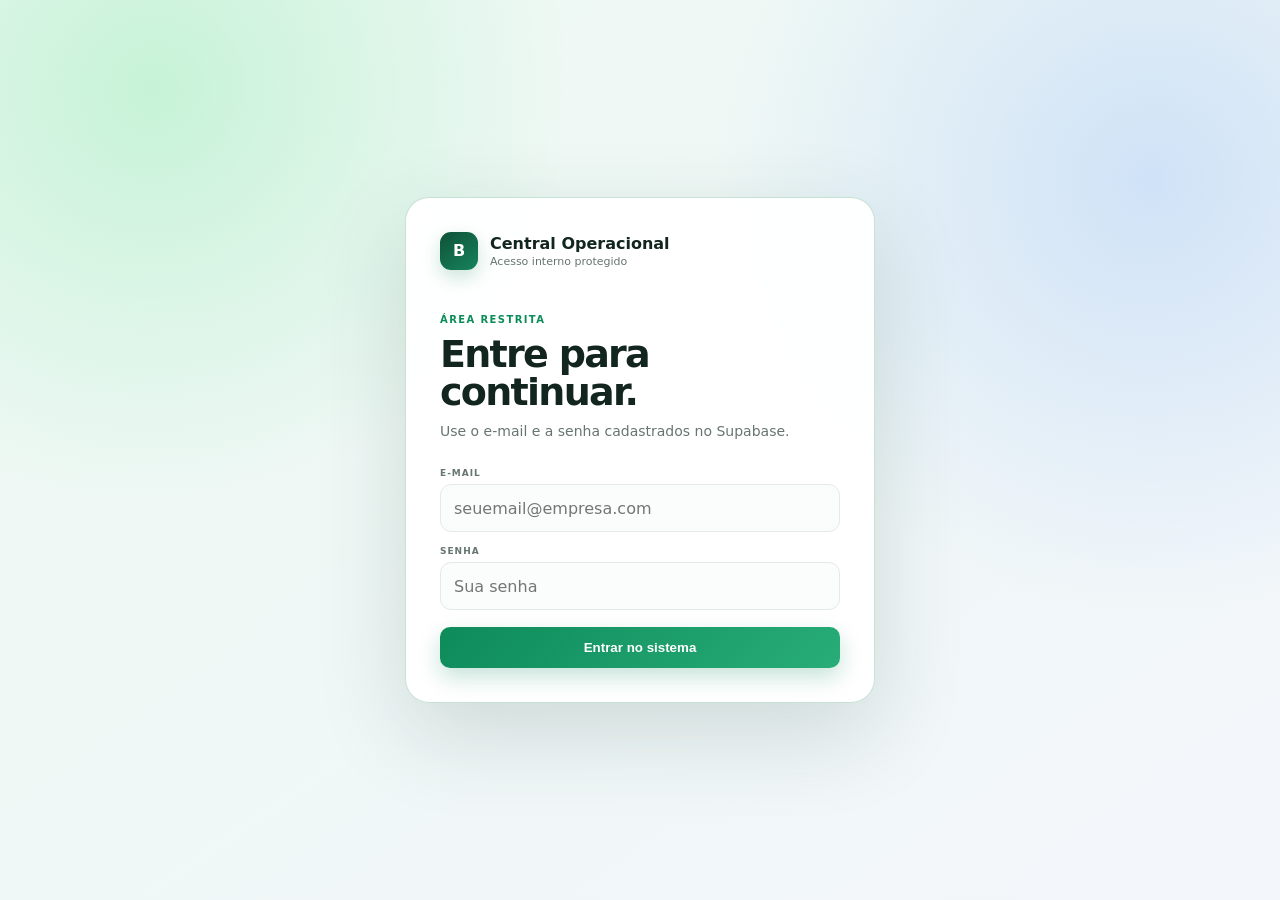
==== index.html @ 1dc84e91 "adiciona perfis de acesso ao sistema" ====
<!doctype html>
<html lang="pt-BR">
<head>
  <meta charset="utf-8">
  <meta name="viewport" content="width=device-width,initial-scale=1">
  <title>Central Operacional</title>
  <link rel="stylesheet" href="styles.css">
</head>
<body>
  <section class="login-gate" id="loginGate">
    <div class="login-card">
      <div class="login-brand"><span class="brand-mark">B</span><div><strong>Central Operacional</strong><small>Acesso interno protegido</small></div></div>
      <span class="eyebrow">ÁREA RESTRITA</span>
      <h1>Entre para continuar.</h1>
      <p>Use o e-mail e a senha cadastrados no Supabase.</p>
      <form id="formLogin" class="login-form">
        <label><span>E-MAIL</span><input id="loginEmail" type="email" autocomplete="username" placeholder="seuemail@empresa.com" required></label>
        <label><span>SENHA</span><input id="loginSenha" type="password" autocomplete="current-password" placeholder="Sua senha" required></label>
        <div class="login-error" id="loginErro" hidden></div>
        <button class="primary" id="btnEntrar" type="submit">Entrar no sistema</button>
      </form>
    </div>
  </section>
  <header class="topbar">
    <div class="brand">
      <span class="brand-mark">B</span>
      <div><strong>Central Operacional</strong><small>Exames e convênios</small></div>
    </div>
    <nav class="tabs" aria-label="Áreas do sistema">
      <button class="tab active" data-view="exames">Exames</button>
      <button class="tab" data-view="convenios" id="tabConvenios">Convênios</button>
      <button class="tab" data-view="orcamento">Orçamento</button>
    </nav>
    <div class="session-area"><span class="role-badge" id="perfilLogado" hidden></span><span class="online"><i></i> <span id="usuarioLogado">Banco conectado</span></span><button id="btnSair" class="logout">Sair</button></div>
  </header>

  <main>
    <section id="view-exames" class="view active">
      <div class="hero">
        <div>
          <span class="eyebrow">CENTRAL DE CONSULTA</span>
          <h1>Manual de Exames</h1>
          <p>Consulte por nome, sigla ou código e veja preparo, jejum, valores, autorização, termos e documentos.</p>
        </div>
        <button class="primary operation-only" id="novoExame">+ Novo exame</button>
      </div>

      <div class="search-panel">
        <label class="search"><span>⌕</span><input id="buscaExame" placeholder="Digite nome, sigla ou código do exame" autocomplete="off"></label>
        <select id="filtroAutorizacao"><option value="">Toda autorização</option><option>Não precisa</option><option>Precisa autorizar</option><option>Precisa autorizar com anexo</option></select>
        <select id="filtroTipo"><option value="">Todos os tipos</option><option>Normal</option><option>Particular</option></select>
        <button class="favorite-filter" id="filtroFavoritos">☆ Meus favoritos</button>
      </div>

      <div class="stats">
        <article><small>EXAMES</small><strong id="statTotal">—</strong></article>
        <article><small>RESULTADOS</small><strong id="statResultados">—</strong></article>
        <article><small>COM JEJUM</small><strong id="statJejum">—</strong></article>
        <article><small>PRECISAM AUTORIZAR</small><strong id="statAutorizacao">—</strong></article>
      </div>

      <div class="content-card">
        <div class="section-head"><div><h2>Catálogo de exames</h2><p>Clique em uma linha para abrir todas as informações.</p></div><span id="loadingExames">Carregando…</span></div>
        <div class="exam-list" id="listaExames"></div>
        <div class="empty" id="vazioExames" hidden>Nenhum exame encontrado.</div>
      </div>
    </section>

    <section id="view-convenios" class="view">
      <div class="hero compact">
        <div><span class="eyebrow blue">ACESSOS E PORTAIS</span><h1>Convênios em um só lugar.</h1><p>Localize o convênio, abra seus portais e copie as informações necessárias.</p></div>
        <button class="primary blue-btn operation-only" id="novoConvenio">+ Novo convênio</button>
      </div>
      <div class="convenio-shell">
        <aside class="convenio-list-panel">
          <label class="search"><span>⌕</span><input id="buscaConvenio" placeholder="Buscar convênio"></label>
          <div id="listaConvenios" class="convenio-list"></div>
        </aside>
        <section id="detalheConvenio" class="convenio-detail"><div class="empty-state">Selecione um convênio para consultar.</div></section>
      </div>
    </section>

    <section id="view-orcamento" class="view">
      <div class="hero compact budget-hero">
        <div><span class="eyebrow blue">SIMULAÇÃO DE VALORES</span><h1>Orçamento de Exames</h1><p>Monte uma lista e compare os valores com Cartão Biofast e sem cartão.</p></div>
        <button class="primary blue-btn no-print" id="imprimirOrcamento">Imprimir orçamento</button>
      </div>
      <div class="budget-layout">
        <aside class="budget-picker no-print">
          <h2>Adicionar exames</h2>
          <p>Pesquise pelo nome, sigla ou código.</p>
          <label class="search budget-search"><span>⌕</span><input id="buscaOrcamento" placeholder="Buscar exame" autocomplete="off"></label>
          <div class="budget-results" id="resultadosOrcamento"></div>
        </aside>
        <section class="budget-sheet" id="folhaOrcamento">
          <div class="budget-sheet-head">
            <div><span class="eyebrow">CENTRAL OPERACIONAL</span><h2>Orçamento de Exames</h2><p>Comparativo de valores particulares</p></div>
            <div class="budget-meta"><label>Nome / referência<input id="nomeOrcamento" placeholder="Opcional"></label><label>Data<input id="dataOrcamento" type="date"></label></div>
          </div>
          <div class="budget-empty" id="orcamentoVazio">Pesquise e adicione exames para começar o orçamento.</div>
          <div class="budget-table" id="itensOrcamento"></div>
          <div class="budget-totals">
            <article class="biofast-total"><small>TOTAL COM CARTÃO BIOFAST</small><strong id="totalBiofast">R$ 0,00</strong></article>
            <article class="normal-total"><small>TOTAL SEM CARTÃO</small><strong id="totalSemCartao">R$ 0,00</strong></article>
          </div>
          <p class="budget-note" id="avisoOrcamento">Valores sujeitos a atualização. Confirme as informações antes do atendimento.</p>
        </section>
      </div>
    </section>
  </main>

  <div class="drawer-backdrop" id="drawerBackdrop" hidden></div>
  <aside class="drawer" id="drawer" aria-hidden="true">
    <button class="drawer-close" id="fecharDrawer" aria-label="Fechar">×</button>
    <div id="drawerContent"></div>
  </aside>
  <div class="toast" id="toast"></div>
  <button class="back-to-top" id="voltarTopo" aria-label="Voltar ao topo" title="Voltar ao topo">↑</button>
  <script src="app.js"></script>
</body>
</html>
---- styles.css ----
:root{--ink:#102033;--muted:#637083;--line:#dfe6e9;--paper:#fff;--bg:#f4f7f6;--green:#12845a;--green2:#e8f7ef;--blue:#315bdc;--orange:#f29a22;--red:#d84a4a;--shadow:0 18px 50px rgba(18,47,38,.10)}
*{box-sizing:border-box}body{margin:0;background:var(--bg);color:var(--ink);font-family:Inter,ui-sans-serif,system-ui,-apple-system,"Segoe UI",sans-serif}.topbar{height:78px;background:#fff;border-bottom:1px solid var(--line);display:grid;grid-template-columns:1fr auto 1fr;align-items:center;padding:0 4vw;position:sticky;top:0;z-index:20}.brand{display:flex;align-items:center;gap:12px}.brand-mark{width:42px;height:42px;border-radius:13px;background:var(--ink);color:#fff;display:grid;place-items:center;font-weight:900}.brand strong,.brand small{display:block}.brand small{color:var(--muted);font-size:12px;margin-top:2px}.tabs{height:100%;display:flex;gap:8px}.tab{border:0;background:transparent;padding:0 24px;color:var(--muted);font-weight:800;font-size:14px;border-bottom:3px solid transparent;cursor:pointer}.tab.active{color:var(--green);border-color:var(--green)}.online{justify-self:end;font-size:12px;font-weight:700;color:var(--muted)}.online i{display:inline-block;width:8px;height:8px;border-radius:50%;background:#2aba75;margin-right:7px;box-shadow:0 0 0 5px #e0f6eb}main{width:min(1440px,92vw);margin:0 auto 60px}.view{display:none}.view.active{display:block}.hero{min-height:225px;padding:56px 3vw 34px;display:flex;align-items:end;justify-content:space-between;gap:30px}.hero.compact{min-height:190px}.eyebrow{font-size:11px;letter-spacing:.14em;font-weight:900;color:var(--green)}.eyebrow.blue{color:var(--blue)}h1{font-size:clamp(32px,4vw,54px);line-height:1.02;max-width:800px;letter-spacing:-.045em;margin:10px 0 12px}p{color:var(--muted);margin:0;line-height:1.6}.primary{border:0;background:var(--green);color:white;border-radius:12px;padding:15px 20px;font-weight:850;cursor:pointer;box-shadow:0 8px 20px rgba(18,132,90,.22)}.blue-btn{background:var(--blue)}.search-panel{display:grid;grid-template-columns:minmax(300px,1fr) 230px 180px;gap:12px;background:#fff;padding:16px;border:1px solid var(--line);border-radius:18px;box-shadow:var(--shadow)}.search{height:50px;border:1px solid var(--line);border-radius:12px;background:#fbfcfc;display:flex;align-items:center;gap:10px;padding:0 14px}.search span{font-size:24px;color:var(--muted)}input,select{border:0;outline:0;background:transparent;color:var(--ink);font:inherit;width:100%}select{border:1px solid var(--line);border-radius:12px;background:#fbfcfc;padding:0 14px}.stats{display:grid;grid-template-columns:repeat(4,1fr);gap:12px;margin:18px 0}.stats article{background:#fff;border:1px solid var(--line);border-radius:14px;padding:18px 20px}.stats small{display:block;color:var(--muted);font-size:10px;font-weight:900;letter-spacing:.08em}.stats strong{display:block;font-size:28px;margin-top:5px}.content-card{background:#fff;border:1px solid var(--line);border-radius:20px;overflow:hidden}.section-head{padding:24px 26px;border-bottom:1px solid var(--line);display:flex;justify-content:space-between}.section-head h2{margin:0 0 4px;font-size:20px}.section-head p{font-size:13px}.section-head span{font-size:12px;color:var(--muted)}.exam-row{display:grid;grid-template-columns:92px minmax(260px,1.7fr) 130px 160px 140px 120px 32px;gap:18px;align-items:center;padding:20px 26px;border-bottom:1px solid var(--line);cursor:pointer;transition:.15s}.exam-row:hover{background:#f7fbf9;transform:translateX(2px)}.exam-row:last-child{border-bottom:0}.sigla{font-weight:900;color:var(--green)}.exam-name strong,.exam-name small{display:block}.exam-name small{color:var(--muted);margin-top:5px}.cell-label{display:block;color:var(--muted);font-size:9px;font-weight:900;letter-spacing:.08em;margin-bottom:5px}.badge{display:inline-flex;padding:6px 9px;border-radius:99px;font-size:11px;font-weight:850;background:#edf1f4;color:#546274}.badge.green{background:#dff4e9;color:#12734f}.badge.orange{background:#fff0d8;color:#aa6505}.badge.red{background:#ffe7e7;color:#b53434}.price{font-weight:900}.arrow{font-size:22px;color:#a0aab5}.empty{padding:60px;text-align:center;color:var(--muted)}.drawer-backdrop{position:fixed;inset:0;background:rgba(10,24,32,.36);z-index:30}.drawer{position:fixed;z-index:31;right:0;top:0;height:100vh;width:min(620px,96vw);background:#fff;box-shadow:-20px 0 60px rgba(0,0,0,.18);padding:42px;transform:translateX(105%);transition:.25s;overflow:auto}.drawer.open{transform:translateX(0)}.drawer-close{position:absolute;right:22px;top:18px;border:0;background:#edf1f2;width:38px;height:38px;border-radius:50%;font-size:25px;cursor:pointer}.detail-kicker{color:var(--green);font-weight:900}.drawer h2{font-size:34px;letter-spacing:-.03em;margin:8px 40px 6px 0}.detail-grid{display:grid;grid-template-columns:1fr 1fr;gap:12px;margin:28px 0}.detail-card{border:1px solid var(--line);border-radius:14px;padding:16px;min-height:86px}.detail-card.wide{grid-column:1/-1}.detail-card small{color:var(--muted);display:block;font-size:10px;font-weight:900;letter-spacing:.07em;margin-bottom:7px}.detail-card strong{font-size:16px}.price-box{background:var(--green2);border-color:#bfe8d1}.price-box strong{font-size:25px;color:#096b47}.action-row{display:flex;gap:10px;flex-wrap:wrap}.action{border:1px solid var(--line);background:#fff;padding:12px 15px;border-radius:10px;font-weight:800;cursor:pointer}.convenio-shell{display:grid;grid-template-columns:340px 1fr;min-height:650px;background:#fff;border:1px solid var(--line);border-radius:20px;overflow:hidden;box-shadow:var(--shadow)}.convenio-list-panel{padding:20px;border-right:1px solid var(--line)}.convenio-list-panel .search{margin-bottom:18px}.convenio-list{display:flex;flex-direction:column;gap:7px;max-height:570px;overflow:auto}.convenio-item{border:1px solid transparent;background:#f7f9fa;border-radius:12px;padding:14px;cursor:pointer;text-align:left}.convenio-item:hover,.convenio-item.active{border-color:#b9c8f8;background:#eef2ff}.convenio-item strong,.convenio-item small{display:block}.convenio-item small{color:var(--muted);margin-top:4px}.convenio-detail{padding:38px}.empty-state{min-height:500px;display:grid;place-items:center;color:var(--muted)}.convenio-title{display:flex;justify-content:space-between;gap:20px;align-items:start;padding-bottom:24px;border-bottom:1px solid var(--line)}.convenio-title h2{font-size:32px;margin:5px 0}.portal-box{margin:24px 0;padding:22px;border-radius:16px;background:linear-gradient(135deg,#273f9d,#3d73df);color:#fff}.portal-box p{color:#dce5ff;margin-bottom:14px}.portal-box a{display:inline-block;background:#fff;color:#2446aa;padding:11px 14px;border-radius:9px;font-weight:900;text-decoration:none}.credential{display:grid;grid-template-columns:1fr auto;gap:15px;border:1px solid var(--line);border-radius:13px;padding:16px;margin:10px 0}.credential small,.credential strong{display:block}.credential small{color:var(--muted);margin-bottom:5px}.credential button{border:1px solid var(--line);background:#fff;border-radius:9px;padding:0 13px;font-weight:800;cursor:pointer}.extra-links{margin-top:28px}.extra-link{display:flex;justify-content:space-between;align-items:center;border-bottom:1px solid var(--line);padding:13px 0}.extra-link a{color:var(--blue);font-weight:800}.toast{position:fixed;bottom:24px;left:50%;transform:translate(-50%,30px);background:#102033;color:#fff;padding:12px 18px;border-radius:10px;opacity:0;transition:.2s;z-index:50}.toast.show{opacity:1;transform:translate(-50%,0)}
@media(max-width:1000px){.topbar{grid-template-columns:1fr auto}.online{display:none}.search-panel{grid-template-columns:1fr 1fr}.search-panel .search{grid-column:1/-1}.stats{grid-template-columns:1fr 1fr}.exam-row{grid-template-columns:80px 1fr 130px 32px}.exam-row>:nth-child(3),.exam-row>:nth-child(4),.exam-row>:nth-child(5){display:none}.convenio-shell{grid-template-columns:280px 1fr}}
@media(max-width:720px){.topbar{padding:0 16px}.brand small{display:none}.tab{padding:0 10px}main{width:94vw}.hero{padding:36px 4px 24px;display:block}.hero .primary{margin-top:20px}.search-panel{grid-template-columns:1fr}.search-panel .search{grid-column:auto}.stats{grid-template-columns:1fr 1fr}.stats article{padding:14px}.exam-row{grid-template-columns:65px 1fr 26px;padding:17px 15px}.exam-row>:nth-child(6){display:none}.drawer{padding:34px 20px}.detail-grid{grid-template-columns:1fr}.detail-card.wide{grid-column:auto}.convenio-shell{grid-template-columns:1fr}.convenio-list-panel{border-right:0;border-bottom:1px solid var(--line)}.convenio-list{max-height:280px}.convenio-detail{padding:22px}}

/* Segunda rodada: leitura mais clara, particulares e ações rápidas */
.exam-row{grid-template-columns:140px minmax(280px,1.8fr) 145px 160px 115px 155px;position:relative;align-items:center}
.exam-row.particular{background:linear-gradient(90deg,#fff6dc 0,#fffdf7 48%,#fff 100%);box-shadow:inset 5px 0 #eda419}
.exam-row.particular:hover{background:#fff2c9}
.exam-row>div{min-width:0}.sigla{display:block;max-width:100%;font-size:15px;font-weight:950;line-height:1.2;overflow-wrap:anywhere;word-break:normal}.sigla.longa{font-size:12px;line-height:1.25;letter-spacing:-.02em}.exam-name{min-width:0}.exam-name strong{display:block;font-size:16px;line-height:1.35;letter-spacing:-.01em;white-space:normal;overflow-wrap:break-word}.exam-name small{margin-top:6px}
.particular-label{display:inline-flex;margin-top:7px;background:#f3b329;color:#5a3700;font-size:9px;font-weight:950;padding:4px 7px;border-radius:5px;letter-spacing:.08em}
.badge.pdf{background:#e7edff;color:#315bdc}.quick-actions{display:flex;gap:6px;justify-content:flex-end}
.mini-action{border:1px solid var(--line);background:#fff;border-radius:8px;padding:8px 9px;font-size:10px;font-weight:900;color:var(--ink);cursor:pointer}.mini-action:hover{border-color:#86b7a2;background:#eff9f4}
.action{text-decoration:none;color:var(--ink)}.title-actions{display:flex;gap:8px;align-items:center;flex-wrap:wrap;justify-content:flex-end}
.edit-form{margin-top:24px;background:#f7f9fc;border:1px solid var(--line);border-radius:16px;padding:22px}.edit-form h3{margin:0 0 18px}.form-grid{display:grid;grid-template-columns:1fr 1fr;gap:12px}.field{display:block}.field.wide{grid-column:1/-1}.field span{display:block;font-size:10px;font-weight:900;color:var(--muted);margin:0 0 6px}.field input,.field textarea{width:100%;border:1px solid var(--line);border-radius:10px;background:#fff;padding:11px 12px;font:inherit}.field textarea{min-height:82px;resize:vertical}.form-actions{display:flex;gap:10px;margin-top:14px}
.field select{width:100%;height:46px;border:1px solid var(--line);border-radius:10px;background:#fff;padding:0 11px}.exam-edit-form{margin-top:22px}.exam-edit-form .price-field input{font-weight:900;color:#096b47;background:#f2fbf6}
@media(max-width:1100px){.exam-row{grid-template-columns:120px 1fr 120px 150px}.exam-row>:nth-child(3),.exam-row>:nth-child(4){display:none}}
@media(max-width:720px){.exam-row{grid-template-columns:65px 1fr;padding:17px 15px}.exam-row>:nth-child(3),.exam-row>:nth-child(4),.exam-row>:nth-child(5){display:none}.quick-actions{justify-content:flex-start;margin-top:8px}.form-grid{grid-template-columns:1fr}.field.wide{grid-column:auto}}

/* Acabamento visual */
:root{--ink:#12251e;--muted:#66756f;--line:#e2e9e6;--bg:#f5f8f6;--green:#16845c;--green2:#e8f6ef;--shadow:0 14px 38px rgba(26,65,51,.075)}
body{background:linear-gradient(180deg,#f7faf8 0,#f3f7f5 100%);font-feature-settings:"kern" 1,"liga" 1}
.topbar{height:68px;padding:0 max(24px,4vw);box-shadow:0 1px 0 rgba(18,37,30,.04)}
.brand-mark{width:38px;height:38px;border-radius:11px;background:linear-gradient(145deg,#10251e,#1d4c3b)}
.brand strong{font-size:14px;letter-spacing:-.01em}.brand small{font-size:11px}.tab{padding:0 22px;font-size:13px}.online{background:#f0f8f4;border:1px solid #dceee5;border-radius:999px;padding:7px 11px}
main{width:min(1500px,94vw)}.hero{min-height:174px;padding:38px 2vw 25px}.hero.compact{min-height:154px}.hero h1{font-size:clamp(30px,3.3vw,46px);margin:8px 0 9px}.hero p{font-size:14px}.eyebrow{font-size:10px}
.primary{border-radius:10px;padding:13px 18px;box-shadow:0 7px 17px rgba(18,132,90,.17);transition:.18s}.primary:hover{transform:translateY(-1px);filter:brightness(.98)}
.search-panel{padding:12px;border-radius:15px;box-shadow:0 10px 30px rgba(25,70,53,.07)}.search{height:46px;border-radius:10px}.search:focus-within{border-color:#69b493;box-shadow:0 0 0 3px rgba(22,132,92,.09)}.search-panel select{border-radius:10px}
.stats{gap:10px;margin:12px 0}.stats article{position:relative;border-radius:12px;padding:14px 18px;overflow:hidden}.stats article:before{content:"";position:absolute;left:0;top:0;bottom:0;width:3px;background:#b9d8ca}.stats article:nth-child(2):before{background:#8fb2e8}.stats article:nth-child(3):before{background:#e9be66}.stats article:nth-child(4):before{background:#d99898}.stats strong{font-size:24px;margin-top:3px}.stats small{font-size:9px}
.content-card{border-radius:16px;box-shadow:0 12px 36px rgba(25,62,49,.055)}.section-head{padding:19px 24px;background:#fbfcfb}.section-head h2{font-size:18px}.section-head p{font-size:12px}
.exam-row{padding:17px 24px;min-height:86px;transition:background .15s,box-shadow .15s}.exam-row:hover{transform:none;background:#f4faf7;box-shadow:inset 3px 0 #77b99b}.exam-row.particular{background:linear-gradient(90deg,#fff7df,#fffdf8 48%,#fff);box-shadow:inset 4px 0 #e9a520}.exam-row.particular:hover{background:#fff4d4;box-shadow:inset 4px 0 #e09a12}.cell-label{font-size:8px;letter-spacing:.11em}.sigla{color:#147653}.exam-name strong{font-size:15px}.exam-name small{font-size:12px}.badge{font-size:10px;padding:5px 8px}
.mini-action{padding:8px 10px;border-color:#d9e2de;color:#43534d;background:#fbfcfc;font-size:9px;white-space:nowrap}.mini-action:hover{color:#116d4c;border-color:#9bc9b4}.quick-actions{gap:5px}
.drawer{width:min(650px,96vw);padding:38px 40px;background:linear-gradient(180deg,#fbfdfc 0,#fff 180px)}.drawer h2{font-size:31px}.drawer-close{background:#eaf1ee;color:#32463e}.detail-grid{gap:10px;margin:24px 0}.detail-card{background:#fff;border-radius:12px;padding:15px;min-height:80px}.price-box{background:linear-gradient(145deg,#eaf8f1,#f7fcf9)}.price-box strong{font-size:23px}.action{border-radius:9px;background:#fbfcfc;font-size:12px}
.convenio-shell{border-radius:16px;box-shadow:0 12px 36px rgba(25,62,49,.07)}.convenio-list-panel{background:#fafcfb}.convenio-item{border-radius:10px}.convenio-item:hover,.convenio-item.active{border-color:#a8cfbc;background:#edf7f2}.portal-box{background:linear-gradient(135deg,#173d31,#23785b);box-shadow:0 12px 25px rgba(23,61,49,.15)}
@media(max-width:720px){.topbar{height:64px}.hero{min-height:0;padding-top:30px}.hero h1{font-size:31px}.stats article{padding:13px}.exam-row{min-height:82px}.online{display:none}}

/* Mais cor, mantendo sobriedade */
body{background:radial-gradient(circle at 8% 8%,rgba(74,222,128,.13),transparent 25%),radial-gradient(circle at 94% 15%,rgba(59,130,246,.09),transparent 26%),linear-gradient(180deg,#f5fbf7 0,#f4f7f6 72%)}
.topbar{background:rgba(255,255,255,.94);backdrop-filter:blur(14px)}.topbar:after{content:"";position:absolute;left:0;right:0;bottom:-1px;height:1px;background:linear-gradient(90deg,transparent,#44b982 30%,#4d7ee8 70%,transparent)}
.brand-mark{background:linear-gradient(145deg,#0f5138,#16845c);box-shadow:0 7px 18px rgba(22,132,92,.22)}.tab.active{color:#0e7b51;border-color:#27a871}.online i{background:#22c875}
.hero{position:relative}.hero:before{content:"";position:absolute;z-index:-1;inset:20px -2vw 6px;border-radius:28px;background:linear-gradient(110deg,rgba(220,252,231,.5),rgba(224,242,254,.28) 60%,rgba(238,242,255,.35));border:1px solid rgba(181,225,204,.32)}
.eyebrow{color:#0b8d59}.primary{background:linear-gradient(135deg,#0e8b5b,#28ad78);box-shadow:0 9px 22px rgba(14,139,91,.24)}.search-panel{border-color:#cee7da;background:rgba(255,255,255,.94)}.search{background:#f9fdfb}
.stats article:nth-child(1){background:linear-gradient(135deg,#effbf4,#fff);border-color:#cfeada}.stats article:nth-child(2){background:linear-gradient(135deg,#eff6ff,#fff);border-color:#d5e3f8}.stats article:nth-child(3){background:linear-gradient(135deg,#fff9e9,#fff);border-color:#f1e3b6}.stats article:nth-child(4){background:linear-gradient(135deg,#fff2f2,#fff);border-color:#f1d2d2}
.stats article:nth-child(1):before{background:#31b77e}.stats article:nth-child(2):before{background:#4d83df}.stats article:nth-child(3):before{background:#e6a92f}.stats article:nth-child(4):before{background:#de6262}
.content-card{border-color:#d8e7e0}.section-head{background:linear-gradient(90deg,#f8fcfa,#f7f9ff)}.badge.green{background:#d8f5e6;color:#087449}.badge.orange{background:#ffedc8;color:#9c5b00}.badge.red{background:#ffe0e2;color:#ad2932}.badge.pdf{background:#dee8ff;color:#285bc7}
.exam-row:nth-child(even):not(.particular){background:rgba(247,250,249,.72)}.exam-row:hover{background:#edf9f3}.particular-label{background:linear-gradient(135deg,#f8c44e,#eea51e)}.mini-action{background:linear-gradient(180deg,#fff,#f5f8f7)}.mini-action:hover{background:#e9f7f0;border-color:#7dbb9e}
.exam-row.needs-auth{box-shadow:inset 4px 0 #f29a22}.exam-row.needs-auth:hover{background:#fff9ed;box-shadow:inset 4px 0 #e88c0e}.exam-row.needs-attachment{box-shadow:inset 4px 0 #df5158}.exam-row.needs-attachment:hover{background:#fff4f4;box-shadow:inset 4px 0 #d83d46}.admin-action{background:linear-gradient(135deg,#5b3ec8,#7c55df)!important;color:#fff!important;border-color:transparent!important}.admin-action:hover{filter:brightness(1.05)}
.favorite-filter{border:1px solid #e6c865;border-radius:10px;background:#fffaf0;color:#8c6500;padding:0 13px;font-weight:850;cursor:pointer}.favorite-filter.active{background:#ffd95c;color:#593c00;border-color:#e9b928}.favorite-btn{border:0;background:transparent;color:#b4aaa0;font-size:21px;padding:0 4px 0 0;cursor:pointer;vertical-align:middle}.favorite-btn.active{color:#e5aa13}.favorite-btn:hover{transform:scale(1.12)}.history-panel{margin-top:20px;border-top:1px solid var(--line);padding-top:18px}.history-panel h3{margin:0 0 12px}.history-item{border-left:3px solid #8c6ce0;background:#faf8ff;border-radius:0 10px 10px 0;padding:12px 14px;margin:9px 0}.history-item header{display:flex;justify-content:space-between;gap:10px;font-size:10px;color:var(--muted)}.history-item strong{color:#4d347f}.history-change{font-size:11px;margin-top:7px;color:#37443f}.history-empty{font-size:12px;color:var(--muted);padding:12px 0}
.search-panel{grid-template-columns:minmax(300px,1fr) 220px 170px 170px}@media(max-width:1000px){.search-panel{grid-template-columns:1fr 1fr}.favorite-filter{min-height:46px}}@media(max-width:720px){.search-panel{grid-template-columns:1fr}}
.price-box{background:linear-gradient(145deg,#dcf8e9,#f4fcf8);border-color:#b5e5cc}.detail-card:not(.price-box){border-color:#dfe9e4}.drawer{background:linear-gradient(155deg,#f4fbf7 0,#fff 220px)}
.convenio-shell{border-color:#d7e4ef}.convenio-list-panel{background:linear-gradient(180deg,#f5f8ff,#f8fbfa)}.convenio-item.active{background:linear-gradient(135deg,#e7f6ef,#edf3ff);border-color:#90c9ad}.blue-btn{background:linear-gradient(135deg,#315bdc,#557ce7)}

/* Login e sessão */
.login-gate{position:fixed;z-index:100;inset:0;display:grid;place-items:center;padding:24px;background:radial-gradient(circle at 12% 10%,rgba(74,222,128,.24),transparent 30%),radial-gradient(circle at 90% 20%,rgba(59,130,246,.18),transparent 32%),linear-gradient(145deg,#edf9f2,#f3f6fb)}.login-gate.hidden{display:none}.login-card{width:min(470px,100%);background:rgba(255,255,255,.95);border:1px solid rgba(191,220,206,.85);border-radius:24px;padding:34px;box-shadow:0 30px 90px rgba(19,66,48,.16);backdrop-filter:blur(14px)}.login-brand{display:flex;align-items:center;gap:12px;margin-bottom:38px}.login-brand strong,.login-brand small{display:block}.login-brand small{color:var(--muted);font-size:11px;margin-top:2px}.login-card h1{font-size:38px;margin:8px 0}.login-card>p{font-size:14px}.login-form{display:grid;gap:14px;margin-top:26px}.login-form label span{display:block;font-size:9px;font-weight:900;letter-spacing:.11em;color:var(--muted);margin-bottom:6px}.login-form input{height:48px;border:1px solid var(--line);border-radius:11px;background:#fbfdfc;padding:0 13px}.login-form input:focus{border-color:#5db28d;box-shadow:0 0 0 3px rgba(22,132,92,.1)}.login-form .primary{width:100%;margin-top:3px}.login-error{background:#fff0f0;border:1px solid #f2cccc;color:#a92d35;border-radius:9px;padding:10px 12px;font-size:12px}.session-area{justify-self:end;display:flex;align-items:center;gap:8px}.logout{border:1px solid var(--line);background:#fff;color:var(--muted);border-radius:8px;padding:7px 10px;font-size:11px;font-weight:800;cursor:pointer}.logout:hover{color:#a52d36;border-color:#e5bfc2}
@media(max-width:720px){.login-card{padding:26px;border-radius:18px}.login-card h1{font-size:31px}.session-area{display:none}}
.back-to-top{position:fixed;z-index:25;right:24px;bottom:24px;width:46px;height:46px;border:1px solid rgba(255,255,255,.55);border-radius:14px;background:linear-gradient(145deg,#16845c,#26ad79);color:#fff;font-size:23px;font-weight:900;cursor:pointer;box-shadow:0 12px 28px rgba(18,132,92,.28);opacity:0;visibility:hidden;transform:translateY(12px);transition:.2s}.back-to-top.show{opacity:1;visibility:visible;transform:translateY(0)}.back-to-top:hover{transform:translateY(-2px);filter:brightness(1.05)}@media(max-width:720px){.back-to-top{right:14px;bottom:14px;width:43px;height:43px;border-radius:12px}}

/* Orçamento */
.budget-hero h1{margin-bottom:7px}.budget-layout{display:grid;grid-template-columns:360px 1fr;gap:18px;align-items:start}.budget-picker,.budget-sheet{background:#fff;border:1px solid var(--line);border-radius:16px;box-shadow:var(--shadow)}.budget-picker{padding:22px;position:sticky;top:86px}.budget-picker h2{font-size:19px;margin:0 0 4px}.budget-picker>p{font-size:12px}.budget-search{margin-top:18px}.budget-results{display:grid;gap:7px;margin-top:12px;max-height:520px;overflow:auto}.budget-result{display:grid;grid-template-columns:1fr auto;gap:10px;align-items:center;border:1px solid var(--line);border-radius:10px;background:#fafcfb;padding:11px;text-align:left}.budget-result strong,.budget-result small{display:block}.budget-result strong{font-size:12px}.budget-result small{font-size:10px;color:var(--muted);margin-top:3px}.budget-result button{border:0;border-radius:8px;background:#dff5e9;color:#096c48;width:32px;height:32px;font-size:20px;font-weight:900;cursor:pointer}.budget-result button:disabled{opacity:.4;cursor:default}.budget-sheet{padding:28px;min-height:560px}.budget-sheet-head{display:flex;justify-content:space-between;gap:28px;align-items:start;padding-bottom:22px;border-bottom:1px solid var(--line)}.budget-sheet-head h2{font-size:27px;margin:6px 0 2px}.budget-sheet-head p{font-size:12px}.budget-meta{display:grid;grid-template-columns:200px 145px;gap:9px}.budget-meta label{font-size:9px;font-weight:900;letter-spacing:.07em;color:var(--muted)}.budget-meta input{display:block;width:100%;height:38px;border:1px solid var(--line);border-radius:8px;background:#fbfdfc;padding:0 9px;margin-top:5px}.budget-empty{padding:80px 20px;text-align:center;color:var(--muted)}.budget-table{margin-top:5px}.budget-row{display:grid;grid-template-columns:95px minmax(240px,1fr) 150px 150px 38px;gap:14px;align-items:center;padding:15px 8px;border-bottom:1px solid var(--line)}.budget-row.header{padding:11px 8px;color:var(--muted);font-size:9px;font-weight:900;letter-spacing:.07em;background:#f8faf9}.budget-row .exam-budget-name strong,.budget-row .exam-budget-name small{display:block}.budget-row .exam-budget-name strong{font-size:13px}.budget-row .exam-budget-name small{font-size:10px;color:var(--muted);margin-top:3px}.budget-value{font-weight:900}.remove-budget{border:0;background:#fff0f0;color:#b3343b;width:30px;height:30px;border-radius:8px;cursor:pointer;font-weight:900}.budget-totals{display:grid;grid-template-columns:1fr 1fr;gap:12px;margin-top:24px}.budget-totals article{padding:20px;border-radius:13px;border:1px solid}.budget-totals small{display:block;font-size:9px;font-weight:900;letter-spacing:.08em}.budget-totals strong{display:block;font-size:28px;margin-top:5px}.biofast-total{background:#eaf9f1;border-color:#bce7d0!important;color:#096c48}.normal-total{background:#eef4ff;border-color:#cbdcf7!important;color:#2859af}.budget-note{font-size:10px;text-align:center;margin-top:20px}
@media(max-width:1000px){.budget-layout{grid-template-columns:1fr}.budget-picker{position:static}.budget-results{max-height:280px}.budget-sheet-head{display:block}.budget-meta{margin-top:18px}}
@media(max-width:720px){.budget-meta{grid-template-columns:1fr}.budget-row{grid-template-columns:70px 1fr 32px}.budget-row>:nth-child(3),.budget-row>:nth-child(4){display:none}.budget-totals{grid-template-columns:1fr}.budget-sheet{padding:18px}}
@media print{body{background:#fff!important}.topbar,.login-gate,.no-print,.back-to-top,.toast,.drawer,.drawer-backdrop{display:none!important}main{width:100%;margin:0}.view{display:none!important}#view-orcamento{display:block!important}.budget-layout{display:block}.budget-sheet{border:0;box-shadow:none;padding:0}.budget-row{grid-template-columns:90px 1fr 145px 145px}.budget-row>:last-child{display:none}.budget-meta input{border:0;padding:0}.budget-totals article{-webkit-print-color-adjust:exact;print-color-adjust:exact}.budget-note{margin-top:26px}}

/* Perfis de acesso */
.role-badge{border-radius:999px;background:#e9e5ff;color:#5639b8;border:1px solid #d8cffb;padding:7px 10px;font-size:10px;font-weight:900;text-transform:uppercase;letter-spacing:.05em}.operation-only[hidden],.tab[hidden]{display:none!important}
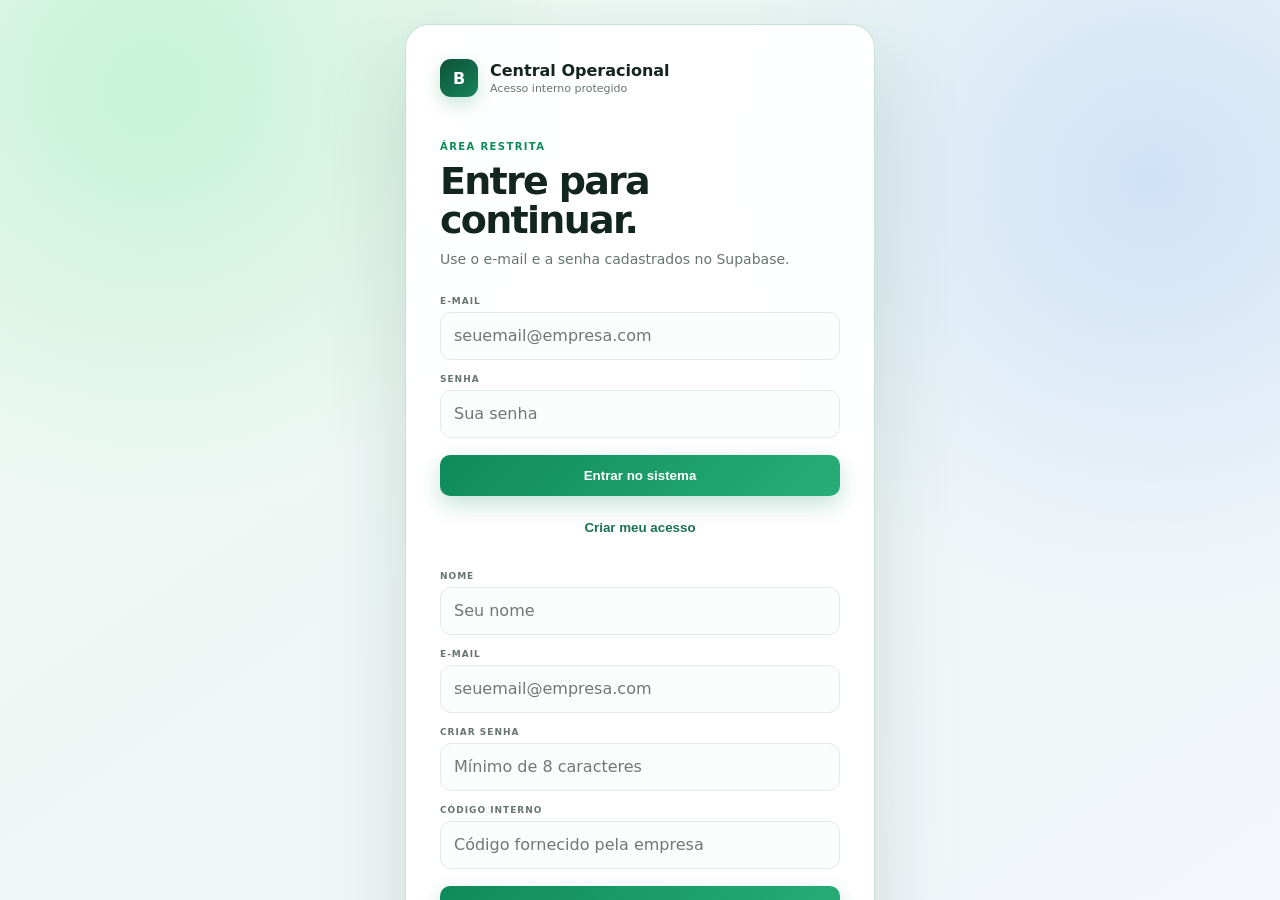
==== commit 0a65843c: "adiciona cadastro automatico por codigo interno" ====
--- a/index.html
+++ b/index.html
@@ -18,6 +18,16 @@
         <label><span>SENHA</span><input id="loginSenha" type="password" autocomplete="current-password" placeholder="Sua senha" required></label>
         <div class="login-error" id="loginErro" hidden></div>
         <button class="primary" id="btnEntrar" type="submit">Entrar no sistema</button>
+        <button class="login-secondary" id="mostrarCadastro" type="button">Criar meu acesso</button>
+      </form>
+      <form id="formCadastro" class="login-form" hidden>
+        <label><span>NOME</span><input id="cadastroNome" autocomplete="name" placeholder="Seu nome" required></label>
+        <label><span>E-MAIL</span><input id="cadastroEmail" type="email" autocomplete="email" placeholder="seuemail@empresa.com" required></label>
+        <label><span>CRIAR SENHA</span><input id="cadastroSenha" type="password" autocomplete="new-password" minlength="8" placeholder="Mínimo de 8 caracteres" required></label>
+        <label><span>CÓDIGO INTERNO</span><input id="cadastroCodigo" type="password" autocomplete="off" placeholder="Código fornecido pela empresa" required></label>
+        <div class="login-error" id="cadastroErro" hidden></div>
+        <button class="primary" id="btnCadastrar" type="submit">Criar acesso de consulta</button>
+        <button class="login-secondary" id="voltarLogin" type="button">Voltar para entrar</button>
       </form>
     </div>
   </section>
@@ -30,6 +40,7 @@
       <button class="tab active" data-view="exames">Exames</button>
       <button class="tab" data-view="convenios" id="tabConvenios">Convênios</button>
       <button class="tab" data-view="orcamento">Orçamento</button>
+      <button class="tab admin-only" data-view="usuarios" id="tabUsuarios">Usuários</button>
     </nav>
     <div class="session-area"><span class="role-badge" id="perfilLogado" hidden></span><span class="online"><i></i> <span id="usuarioLogado">Banco conectado</span></span><button id="btnSair" class="logout">Sair</button></div>
   </header>
@@ -107,6 +118,16 @@
         </section>
       </div>
     </section>
+
+    <section id="view-usuarios" class="view">
+      <div class="hero compact users-hero">
+        <div><span class="eyebrow">ADMINISTRAÇÃO</span><h1>Usuários e acessos</h1><p>Libere funcionários, bloqueie acessos e escolha o que cada pessoa pode fazer.</p></div>
+      </div>
+      <div class="content-card users-card">
+        <div class="section-head"><div><h2>Usuários cadastrados</h2><p>Novos usuários entram bloqueados como Consulta.</p></div><span id="totalUsuarios">Carregando…</span></div>
+        <div class="users-list" id="listaUsuarios"></div>
+      </div>
+    </section>
   </main>
 
   <div class="drawer-backdrop" id="drawerBackdrop" hidden></div>
--- a/styles.css
+++ b/styles.css
@@ -63,3 +63,9 @@
 
 /* Perfis de acesso */
 .role-badge{border-radius:999px;background:#e9e5ff;color:#5639b8;border:1px solid #d8cffb;padding:7px 10px;font-size:10px;font-weight:900;text-transform:uppercase;letter-spacing:.05em}.operation-only[hidden],.tab[hidden]{display:none!important}
+
+/* Administração de usuários */
+.admin-only[hidden]{display:none!important}.users-hero{min-height:165px}.users-card{margin-bottom:50px}.user-row{display:grid;grid-template-columns:48px minmax(220px,1fr) 190px 230px 135px;gap:18px;align-items:center;padding:18px 24px;border-bottom:1px solid var(--line)}.user-row:last-child{border-bottom:0}.user-avatar{width:44px;height:44px;border-radius:13px;display:grid;place-items:center;background:linear-gradient(145deg,#e1f6eb,#dfe9ff);color:#126b4d;font-weight:900}.user-identity strong,.user-identity small{display:block}.user-identity small{color:var(--muted);font-size:12px;margin-top:4px}.you-label{font-size:8px;background:#e9e5ff;color:#5639b8;border-radius:99px;padding:4px 6px;vertical-align:2px}.user-field span{display:block;font-size:9px;font-weight:900;color:var(--muted);margin-bottom:5px}.user-field select{height:42px}.access-switch{display:grid;grid-template-columns:44px 1fr;align-items:center;column-gap:10px;cursor:pointer}.access-switch input{position:absolute;opacity:0;pointer-events:none}.access-switch span{width:42px;height:24px;border-radius:99px;background:#d8dfe3;position:relative;grid-row:1/3}.access-switch span:after{content:"";position:absolute;width:18px;height:18px;border-radius:50%;background:#fff;left:3px;top:3px;transition:.18s;box-shadow:0 2px 5px #83909a55}.access-switch input:checked+span{background:#29a873}.access-switch input:checked+span:after{transform:translateX(18px)}.access-switch b{font-size:12px}.save-user{padding:12px 14px;box-shadow:none}.save-user:disabled,.user-field select:disabled{opacity:.55;cursor:not-allowed}@media(max-width:950px){.user-row{grid-template-columns:48px 1fr 160px}.access-switch,.save-user{grid-column:2/-1}.access-switch{width:220px}}@media(max-width:620px){.user-row{grid-template-columns:44px 1fr;padding:16px}.user-field,.access-switch,.save-user{grid-column:1/-1}}
+
+/* Cadastro automático */
+.login-secondary{width:100%;border:0;background:transparent;color:#177252;padding:10px;font-weight:850;cursor:pointer}.login-secondary:hover{text-decoration:underline}.success-message{background:#e8f8ef!important;border-color:#b9e4cc!important;color:#176b4c!important}
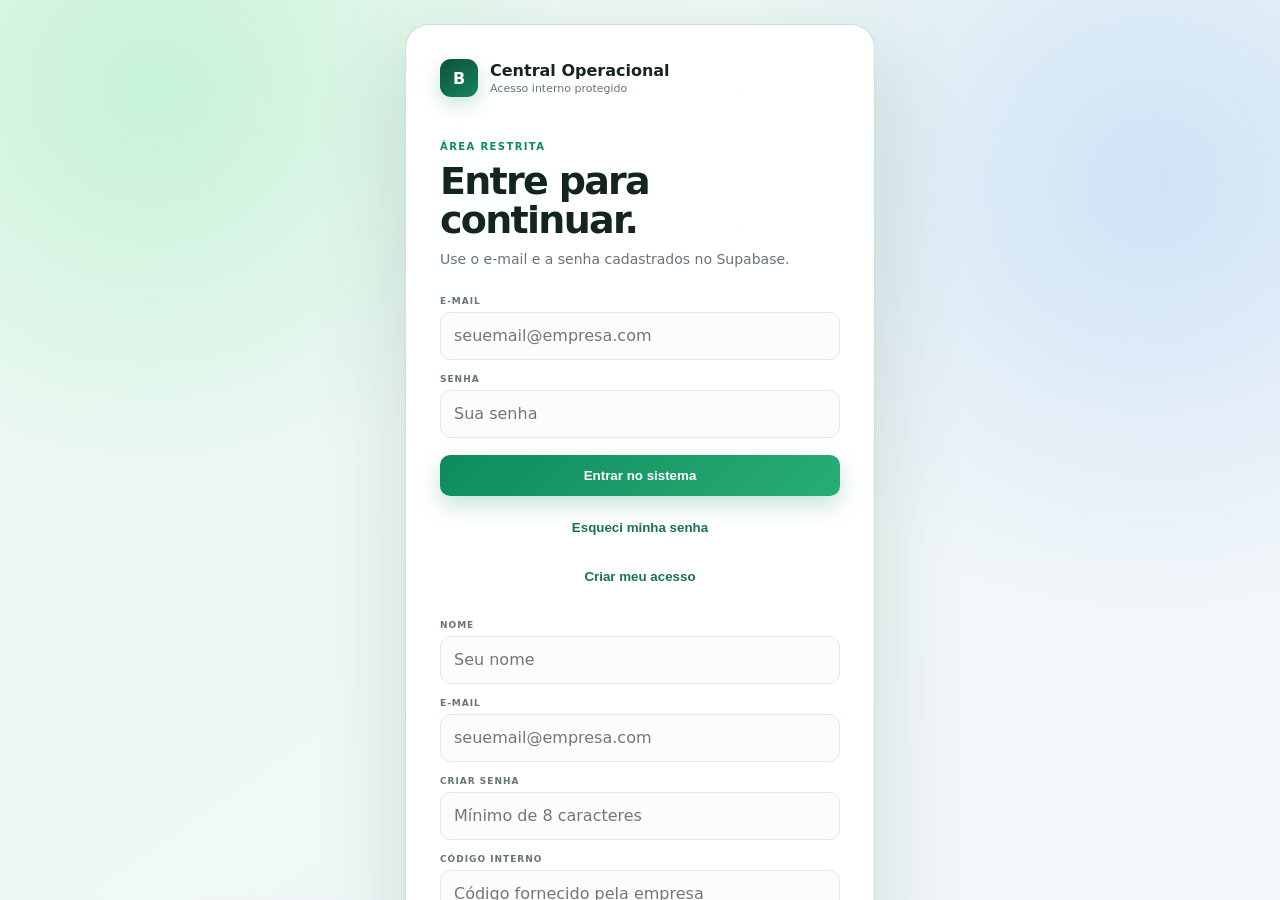
==== commit 35c0e4c2: "adiciona recuperacao auditoria e manual interno" ====
--- a/index.html
+++ b/index.html
@@ -18,6 +18,7 @@
         <label><span>SENHA</span><input id="loginSenha" type="password" autocomplete="current-password" placeholder="Sua senha" required></label>
         <div class="login-error" id="loginErro" hidden></div>
         <button class="primary" id="btnEntrar" type="submit">Entrar no sistema</button>
+        <button class="login-secondary" id="mostrarRecuperacao" type="button">Esqueci minha senha</button>
         <button class="login-secondary" id="mostrarCadastro" type="button">Criar meu acesso</button>
       </form>
       <form id="formCadastro" class="login-form" hidden>
@@ -28,6 +29,18 @@
         <div class="login-error" id="cadastroErro" hidden></div>
         <button class="primary" id="btnCadastrar" type="submit">Criar acesso de consulta</button>
         <button class="login-secondary" id="voltarLogin" type="button">Voltar para entrar</button>
+      </form>
+      <form id="formRecuperar" class="login-form" hidden>
+        <label><span>E-MAIL CADASTRADO</span><input id="recuperarEmail" type="email" autocomplete="email" placeholder="seuemail@empresa.com" required></label>
+        <div class="login-error" id="recuperarErro" hidden></div>
+        <button class="primary" id="btnRecuperar" type="submit">Enviar link de recuperação</button>
+        <button class="login-secondary voltar-login" type="button">Voltar para entrar</button>
+      </form>
+      <form id="formNovaSenha" class="login-form" hidden>
+        <label><span>NOVA SENHA</span><input id="novaSenha" type="password" minlength="8" autocomplete="new-password" placeholder="Mínimo de 8 caracteres" required></label>
+        <label><span>CONFIRMAR NOVA SENHA</span><input id="confirmarNovaSenha" type="password" minlength="8" autocomplete="new-password" required></label>
+        <div class="login-error" id="novaSenhaErro" hidden></div>
+        <button class="primary" id="btnNovaSenha" type="submit">Salvar nova senha</button>
       </form>
     </div>
   </section>
@@ -42,7 +55,7 @@
       <button class="tab" data-view="orcamento">Orçamento</button>
       <button class="tab admin-only" data-view="usuarios" id="tabUsuarios">Usuários</button>
     </nav>
-    <div class="session-area"><span class="role-badge" id="perfilLogado" hidden></span><span class="online"><i></i> <span id="usuarioLogado">Banco conectado</span></span><button id="btnSair" class="logout">Sair</button></div>
+    <div class="session-area"><a class="help-link" href="manual.html" target="_blank" rel="noopener">Manual</a><span class="role-badge" id="perfilLogado" hidden></span><span class="online"><i></i> <span id="usuarioLogado">Banco conectado</span></span><button id="btnSair" class="logout">Sair</button></div>
   </header>
 
   <main>
@@ -127,6 +140,10 @@
         <div class="section-head"><div><h2>Usuários cadastrados</h2><p>Novos usuários entram bloqueados como Consulta.</p></div><span id="totalUsuarios">Carregando…</span></div>
         <div class="users-list" id="listaUsuarios"></div>
       </div>
+      <div class="content-card audit-card">
+        <div class="section-head"><div><h2>Auditoria de credenciais</h2><p>Registro de consultas, atualizações e cadastros de credenciais.</p></div><button class="action" id="atualizarAuditoria">Atualizar</button></div>
+        <div class="audit-list" id="listaAuditoria"><div class="empty">Carregando auditoria…</div></div>
+      </div>
     </section>
   </main>
 
--- a/styles.css
+++ b/styles.css
@@ -69,3 +69,10 @@
 
 /* Cadastro automático */
 .login-secondary{width:100%;border:0;background:transparent;color:#177252;padding:10px;font-weight:850;cursor:pointer}.login-secondary:hover{text-decoration:underline}.success-message{background:#e8f8ef!important;border-color:#b9e4cc!important;color:#176b4c!important}
+
+/* Cofre de credenciais */
+.credential.protected{border-color:#cbdcf3;background:#f7faff}.credential-lock{display:flex;justify-content:space-between;align-items:center;gap:18px;border:1px solid #cbdcf3;border-radius:15px;padding:18px;margin:18px 0;background:linear-gradient(135deg,#f4f8ff,#f5fbf8)}.credential-lock>div{display:flex;align-items:center;gap:13px}.credential-lock p{font-size:12px;margin-top:3px}.credential-lock .primary{box-shadow:none;padding:12px 15px}.lock-icon{width:38px;height:38px;border-radius:11px;display:grid;place-items:center;background:#dfe9ff;color:#315fc0}.secure-edit-note{border:1px dashed #b9cae6;border-radius:10px;background:#f6f9ff;color:#526277;padding:13px;font-size:12px}@media(max-width:620px){.credential-lock{align-items:stretch;flex-direction:column}.credential-lock .primary{width:100%}}
+.new-convenio-form{display:block!important;margin-top:24px}.secure-field{border-color:#c9daf4!important;background:#f7faff!important}.secure-form-message{margin:16px 0;padding:13px;border-radius:10px;background:#eaf5ff;color:#285c9f;font-size:12px;font-weight:750}
+
+/* Manual, recuperação e auditoria */
+.help-link{color:#176d50;text-decoration:none;font-size:11px;font-weight:850;padding:7px 9px;border-radius:8px}.help-link:hover{background:#edf8f2}.audit-card{margin:18px 0 50px}.audit-list{max-height:520px;overflow:auto}.audit-row{display:grid;grid-template-columns:100px minmax(220px,1fr) 170px;gap:16px;align-items:center;padding:15px 24px;border-bottom:1px solid var(--line)}.audit-row:last-child{border-bottom:0}.audit-row strong,.audit-row small{display:block}.audit-row small{color:var(--muted);font-size:11px;margin-top:3px}.audit-row time{font-size:11px;color:var(--muted);text-align:right}.audit-action{display:inline-flex;justify-content:center;border-radius:99px;padding:6px 9px;font-size:10px;font-weight:900;background:#e9eff5;color:#4c5c6d}.audit-action.consultar{background:#e8f3ff;color:#2864a9}.audit-action.atualizar{background:#fff0dc;color:#9b5a00}.audit-action.criar{background:#e4f7ed;color:#13704d}@media(max-width:650px){.audit-row{grid-template-columns:90px 1fr;padding:13px}.audit-row time{grid-column:2;text-align:left}}
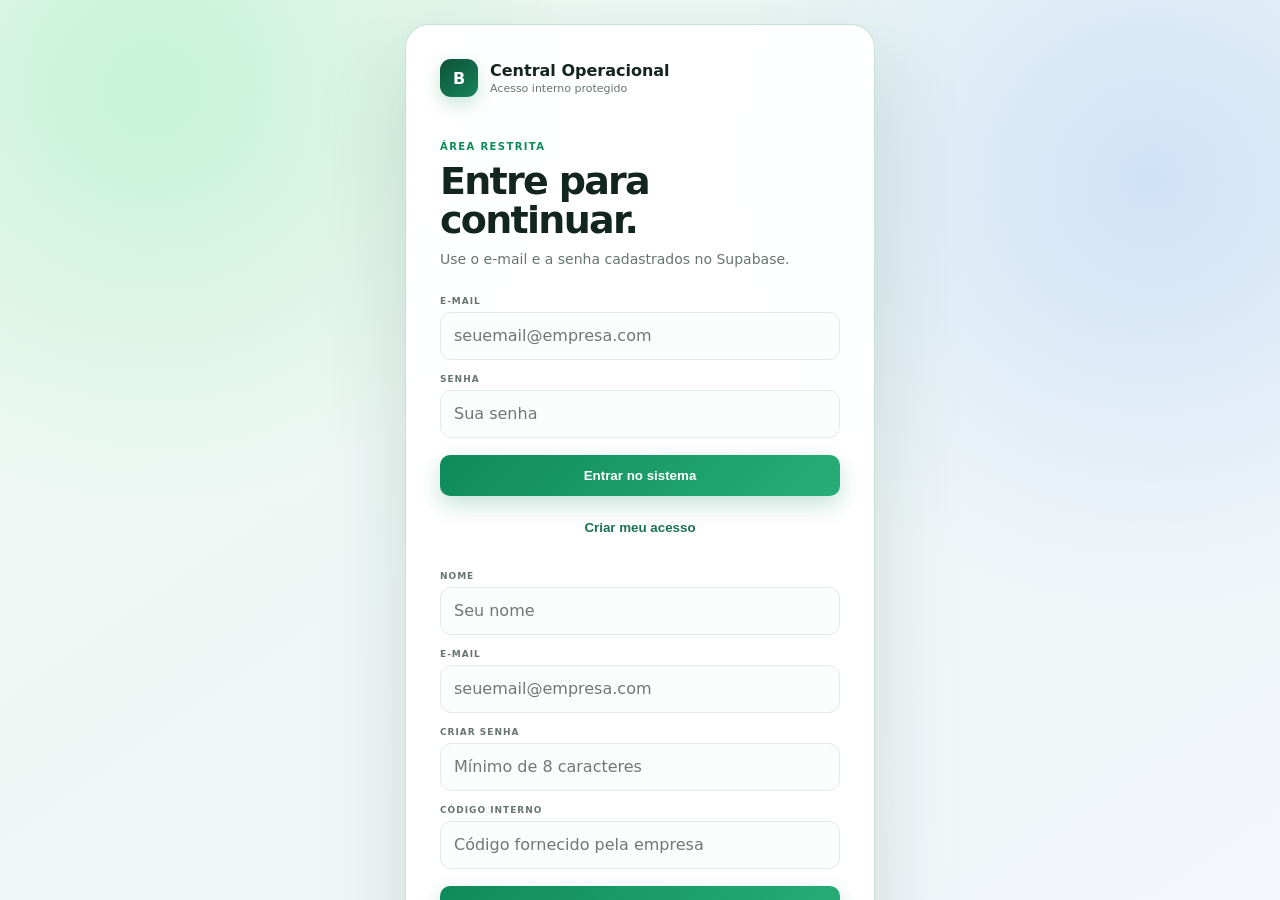
==== commit 489da551: "adiciona redefinicao administrativa de senha" ====
--- a/index.html
+++ b/index.html
@@ -18,7 +18,7 @@
         <label><span>SENHA</span><input id="loginSenha" type="password" autocomplete="current-password" placeholder="Sua senha" required></label>
         <div class="login-error" id="loginErro" hidden></div>
         <button class="primary" id="btnEntrar" type="submit">Entrar no sistema</button>
-        <button class="login-secondary" id="mostrarRecuperacao" type="button">Esqueci minha senha</button>
+        <button class="login-secondary" id="mostrarRecuperacao" type="button" hidden>Esqueci minha senha</button>
         <button class="login-secondary" id="mostrarCadastro" type="button">Criar meu acesso</button>
       </form>
       <form id="formCadastro" class="login-form" hidden>
@@ -152,6 +152,19 @@
     <button class="drawer-close" id="fecharDrawer" aria-label="Fechar">×</button>
     <div id="drawerContent"></div>
   </aside>
+  <div class="admin-modal-backdrop" id="senhaModalBackdrop" hidden></div>
+  <section class="admin-modal" id="senhaModal" hidden aria-modal="true" role="dialog" aria-labelledby="senhaModalTitulo">
+    <button class="drawer-close" id="fecharSenhaModal" type="button" aria-label="Fechar">×</button>
+    <span class="eyebrow">ADMINISTRAÇÃO SEGURA</span>
+    <h2 id="senhaModalTitulo">Redefinir senha</h2>
+    <p id="senhaModalUsuario">Defina uma senha temporária para o funcionário.</p>
+    <form class="login-form" id="formSenhaAdmin">
+      <label><span>NOVA SENHA TEMPORÁRIA</span><input id="senhaAdminNova" type="password" minlength="8" autocomplete="new-password" required></label>
+      <label><span>CONFIRMAR SENHA</span><input id="senhaAdminConfirmar" type="password" minlength="8" autocomplete="new-password" required></label>
+      <div class="login-error" id="senhaAdminErro" hidden></div>
+      <button class="primary" id="salvarSenhaAdmin" type="submit">Redefinir senha</button>
+    </form>
+  </section>
   <div class="toast" id="toast"></div>
   <button class="back-to-top" id="voltarTopo" aria-label="Voltar ao topo" title="Voltar ao topo">↑</button>
   <script src="app.js"></script>
--- a/styles.css
+++ b/styles.css
@@ -76,3 +76,4 @@
 
 /* Manual, recuperação e auditoria */
 .help-link{color:#176d50;text-decoration:none;font-size:11px;font-weight:850;padding:7px 9px;border-radius:8px}.help-link:hover{background:#edf8f2}.audit-card{margin:18px 0 50px}.audit-list{max-height:520px;overflow:auto}.audit-row{display:grid;grid-template-columns:100px minmax(220px,1fr) 170px;gap:16px;align-items:center;padding:15px 24px;border-bottom:1px solid var(--line)}.audit-row:last-child{border-bottom:0}.audit-row strong,.audit-row small{display:block}.audit-row small{color:var(--muted);font-size:11px;margin-top:3px}.audit-row time{font-size:11px;color:var(--muted);text-align:right}.audit-action{display:inline-flex;justify-content:center;border-radius:99px;padding:6px 9px;font-size:10px;font-weight:900;background:#e9eff5;color:#4c5c6d}.audit-action.consultar{background:#e8f3ff;color:#2864a9}.audit-action.atualizar{background:#fff0dc;color:#9b5a00}.audit-action.criar{background:#e4f7ed;color:#13704d}@media(max-width:650px){.audit-row{grid-template-columns:90px 1fr;padding:13px}.audit-row time{grid-column:2;text-align:left}}
+.user-row{grid-template-columns:48px minmax(220px,1fr) 170px 210px 220px}.user-actions{display:grid;grid-template-columns:1fr 1fr;gap:7px}.user-actions button{height:42px;padding:8px;font-size:10px}.admin-modal-backdrop{position:fixed;inset:0;background:#0b1b17a8;z-index:80}.admin-modal{position:fixed;z-index:81;left:50%;top:50%;transform:translate(-50%,-50%);width:min(470px,92vw);background:#fff;border:1px solid var(--line);border-radius:20px;padding:30px;box-shadow:0 30px 90px #06150f55}.admin-modal h2{font-size:27px;margin:8px 0 4px}.admin-modal>p{font-size:13px}.admin-modal[hidden],.admin-modal-backdrop[hidden]{display:none!important}@media(max-width:950px){.user-actions{grid-column:2/-1;width:min(360px,100%)}}
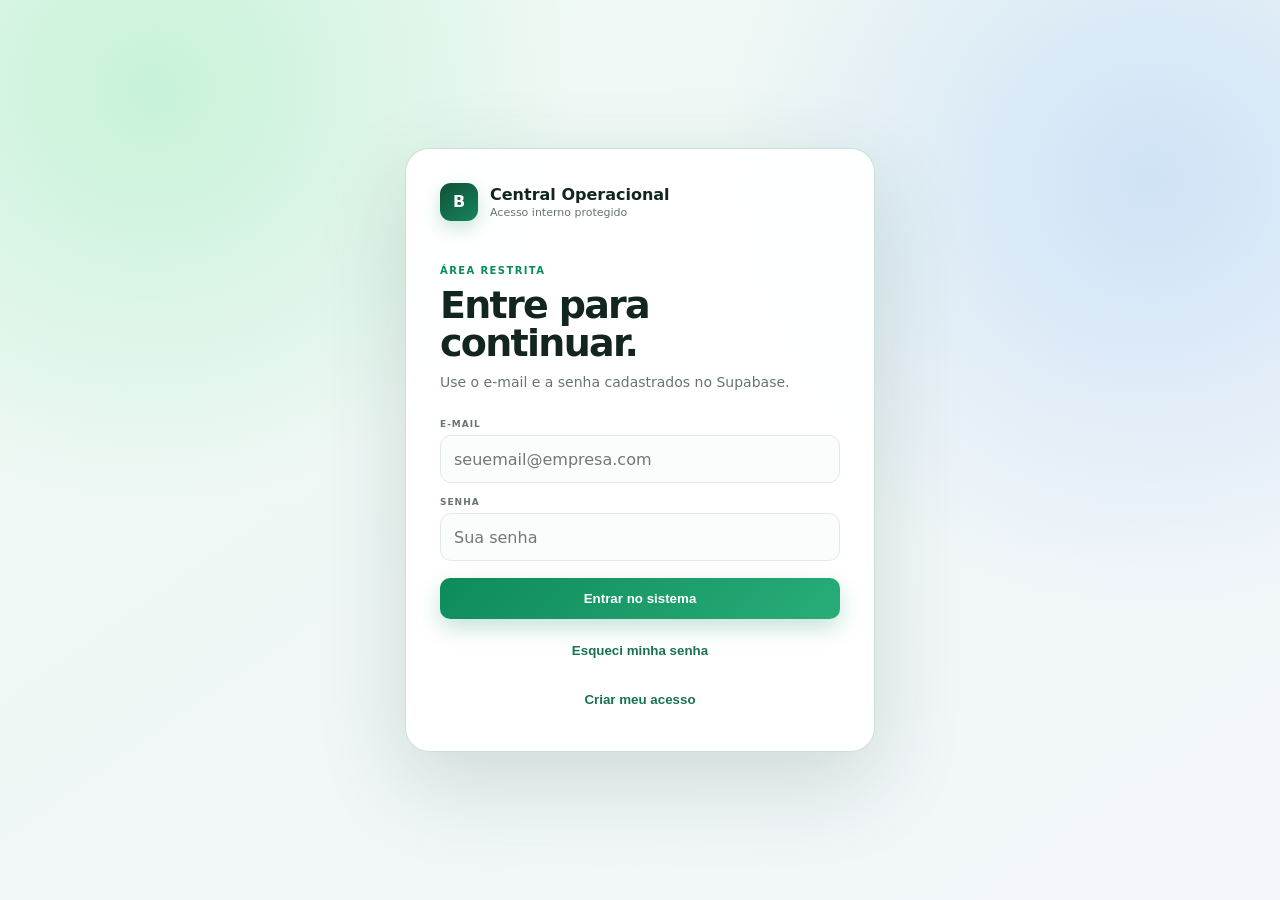
==== commit f3600c0b: "corrige observacoes e prepara recuperacao por codigo" ====
--- a/index.html
+++ b/index.html
@@ -18,7 +18,7 @@
         <label><span>SENHA</span><input id="loginSenha" type="password" autocomplete="current-password" placeholder="Sua senha" required></label>
         <div class="login-error" id="loginErro" hidden></div>
         <button class="primary" id="btnEntrar" type="submit">Entrar no sistema</button>
-        <button class="login-secondary" id="mostrarRecuperacao" type="button" hidden>Esqueci minha senha</button>
+        <button class="login-secondary" id="mostrarRecuperacao" type="button">Esqueci minha senha</button>
         <button class="login-secondary" id="mostrarCadastro" type="button">Criar meu acesso</button>
       </form>
       <form id="formCadastro" class="login-form" hidden>
@@ -32,15 +32,12 @@
       </form>
       <form id="formRecuperar" class="login-form" hidden>
         <label><span>E-MAIL CADASTRADO</span><input id="recuperarEmail" type="email" autocomplete="email" placeholder="seuemail@empresa.com" required></label>
+        <label><span>CÓDIGO ESPECIAL DE RECUPERAÇÃO</span><input id="recuperarCodigo" type="password" autocomplete="off" placeholder="Código fornecido pela empresa" required></label>
+        <label><span>NOVA SENHA</span><input id="recuperarNovaSenha" type="password" minlength="8" autocomplete="new-password" placeholder="Mínimo de 8 caracteres" required></label>
+        <label><span>CONFIRMAR NOVA SENHA</span><input id="recuperarConfirmarSenha" type="password" minlength="8" autocomplete="new-password" required></label>
         <div class="login-error" id="recuperarErro" hidden></div>
-        <button class="primary" id="btnRecuperar" type="submit">Enviar link de recuperação</button>
+        <button class="primary" id="btnRecuperar" type="submit">Trocar minha senha</button>
         <button class="login-secondary voltar-login" type="button">Voltar para entrar</button>
-      </form>
-      <form id="formNovaSenha" class="login-form" hidden>
-        <label><span>NOVA SENHA</span><input id="novaSenha" type="password" minlength="8" autocomplete="new-password" placeholder="Mínimo de 8 caracteres" required></label>
-        <label><span>CONFIRMAR NOVA SENHA</span><input id="confirmarNovaSenha" type="password" minlength="8" autocomplete="new-password" required></label>
-        <div class="login-error" id="novaSenhaErro" hidden></div>
-        <button class="primary" id="btnNovaSenha" type="submit">Salvar nova senha</button>
       </form>
     </div>
   </section>
@@ -152,19 +149,6 @@
     <button class="drawer-close" id="fecharDrawer" aria-label="Fechar">×</button>
     <div id="drawerContent"></div>
   </aside>
-  <div class="admin-modal-backdrop" id="senhaModalBackdrop" hidden></div>
-  <section class="admin-modal" id="senhaModal" hidden aria-modal="true" role="dialog" aria-labelledby="senhaModalTitulo">
-    <button class="drawer-close" id="fecharSenhaModal" type="button" aria-label="Fechar">×</button>
-    <span class="eyebrow">ADMINISTRAÇÃO SEGURA</span>
-    <h2 id="senhaModalTitulo">Redefinir senha</h2>
-    <p id="senhaModalUsuario">Defina uma senha temporária para o funcionário.</p>
-    <form class="login-form" id="formSenhaAdmin">
-      <label><span>NOVA SENHA TEMPORÁRIA</span><input id="senhaAdminNova" type="password" minlength="8" autocomplete="new-password" required></label>
-      <label><span>CONFIRMAR SENHA</span><input id="senhaAdminConfirmar" type="password" minlength="8" autocomplete="new-password" required></label>
-      <div class="login-error" id="senhaAdminErro" hidden></div>
-      <button class="primary" id="salvarSenhaAdmin" type="submit">Redefinir senha</button>
-    </form>
-  </section>
   <div class="toast" id="toast"></div>
   <button class="back-to-top" id="voltarTopo" aria-label="Voltar ao topo" title="Voltar ao topo">↑</button>
   <script src="app.js"></script>
--- a/styles.css
+++ b/styles.css
@@ -77,3 +77,9 @@
 /* Manual, recuperação e auditoria */
 .help-link{color:#176d50;text-decoration:none;font-size:11px;font-weight:850;padding:7px 9px;border-radius:8px}.help-link:hover{background:#edf8f2}.audit-card{margin:18px 0 50px}.audit-list{max-height:520px;overflow:auto}.audit-row{display:grid;grid-template-columns:100px minmax(220px,1fr) 170px;gap:16px;align-items:center;padding:15px 24px;border-bottom:1px solid var(--line)}.audit-row:last-child{border-bottom:0}.audit-row strong,.audit-row small{display:block}.audit-row small{color:var(--muted);font-size:11px;margin-top:3px}.audit-row time{font-size:11px;color:var(--muted);text-align:right}.audit-action{display:inline-flex;justify-content:center;border-radius:99px;padding:6px 9px;font-size:10px;font-weight:900;background:#e9eff5;color:#4c5c6d}.audit-action.consultar{background:#e8f3ff;color:#2864a9}.audit-action.atualizar{background:#fff0dc;color:#9b5a00}.audit-action.criar{background:#e4f7ed;color:#13704d}@media(max-width:650px){.audit-row{grid-template-columns:90px 1fr;padding:13px}.audit-row time{grid-column:2;text-align:left}}
 .user-row{grid-template-columns:48px minmax(220px,1fr) 170px 210px 220px}.user-actions{display:grid;grid-template-columns:1fr 1fr;gap:7px}.user-actions button{height:42px;padding:8px;font-size:10px}.admin-modal-backdrop{position:fixed;inset:0;background:#0b1b17a8;z-index:80}.admin-modal{position:fixed;z-index:81;left:50%;top:50%;transform:translate(-50%,-50%);width:min(470px,92vw);background:#fff;border:1px solid var(--line);border-radius:20px;padding:30px;box-shadow:0 30px 90px #06150f55}.admin-modal h2{font-size:27px;margin:8px 0 4px}.admin-modal>p{font-size:13px}.admin-modal[hidden],.admin-modal-backdrop[hidden]{display:none!important}@media(max-width:950px){.user-actions{grid-column:2/-1;width:min(360px,100%)}}
+
+/* Correção de visibilidade dos formulários de acesso */
+.login-form[hidden]{display:none!important}.login-gate{overflow:auto}.login-card{max-height:calc(100vh - 48px);overflow:auto}
+
+/* Administração de cadastros */
+.inactive-record{opacity:.62;background:#f3f5f4!important}.inactive-label{display:inline-flex;margin:7px 0 0 7px;padding:4px 7px;border-radius:99px;background:#e3e7e5;color:#68736e;font-size:8px;font-weight:900}.title-actions{display:flex;gap:7px;align-items:center;justify-content:flex-end;flex-wrap:wrap}.status-action{background:#fff7e8;border-color:#edcf96;color:#8a5700}.danger-action{background:#fff0f0;border-color:#efc1c1;color:#b02731}.danger-action:hover{background:#d93e49;color:#fff}.audit-action.desativar{background:#fff0dc;color:#9b5a00}.audit-action.reativar{background:#e4f7ed;color:#13704d}.audit-action.excluir{background:#ffe8e8;color:#b02731}
